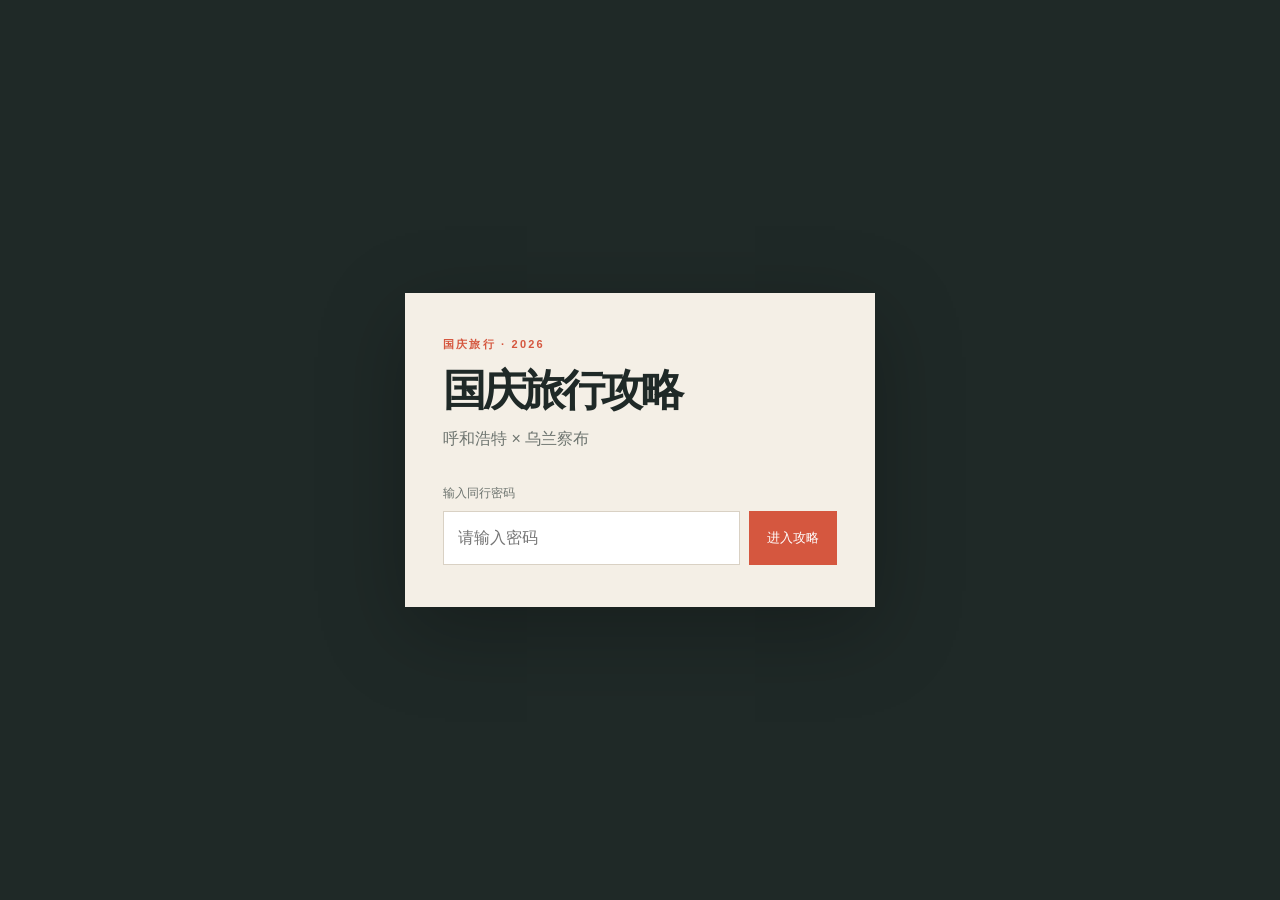
==== index.html @ 2a5dd9a8 "initial travel guide" ====
<!doctype html>
<html lang="zh-CN">
<head>
  <meta charset="utf-8">
  <meta name="viewport" content="width=device-width, initial-scale=1">
  <meta name="theme-color" content="#f4efe6">
  <title>国庆旅行攻略｜呼和浩特</title>
  <link rel="stylesheet" href="styles.css">
</head>
<body>
  <div class="gate" id="gate">
    <div class="gate-card">
      <p class="eyebrow">国庆旅行 · 2026</p>
      <h1>国庆旅行攻略</h1>
      <p class="gate-copy">呼和浩特 × 乌兰察布</p>
      <form id="unlock-form">
        <label for="password">输入同行密码</label>
        <div class="password-row">
          <input id="password" type="password" autocomplete="off" placeholder="请输入密码" required>
          <button type="submit" onclick="return unlockFromButton(event)">进入攻略</button>
        </div>
        <p class="gate-error" id="gate-error" role="alert" hidden>密码不对，再试一次。</p>
      </form>
    </div>
  </div>

  <main class="page hub-page" id="content" aria-hidden="true">
    <header class="topbar">
      <a class="brand" href="index.html">国庆旅行攻略</a>
    </header>
    <section class="guide-choices" aria-label="攻略列表">
      <a class="guide-choice guide-choice-a" href="guide1.html">
        <div class="choice-no">01</div><div class="choice-label">五天四晚 · 草原与火山</div>
        <h2>呼和浩特 × 乌兰察布</h2>
        <p>高铁抵达呼和浩特，随后自驾辉腾锡勒、黄花沟、乌兰哈达火山群和苏木山。</p>
        <div class="choice-route">北京 → 呼和浩特 → 集宁 → 北京</div><span class="choice-link">详细行程 <b>↗</b></span>
      </a>
      <a class="guide-choice guide-choice-b" href="guide2.html">
        <div class="choice-no">02</div><div class="choice-label">呼和浩特周边 · 灵活自驾</div>
        <h2>呼和浩特周边自驾</h2>
        <p>以呼和浩特为住宿基地，组合黄花窝铺、红石崖、九龙湾、哈达门、敕勒川和室内场馆。</p>
        <div class="choice-route">近郊环线 · 科凉线 · 室内日</div><span class="choice-link">详细行程 <b>↗</b></span>
      </a>
    </section>
  </main>
  <script src="app.js?v=20260914b"></script>
</body>
</html>
---- styles.css ----
:root{--paper:#f4efe6;--ink:#1f2927;--muted:#6d746f;--red:#d5573f;--sage:#748b73;--blue:#6c8694;--line:#d9d1c4;--card:#fbf8f1;--shadow:0 18px 45px rgba(43,39,32,.08)}
*{box-sizing:border-box}html{scroll-behavior:smooth}body{margin:0;background:var(--paper);color:var(--ink);font-family:'Noto Sans SC',sans-serif;line-height:1.65}a{color:inherit;text-decoration:none}.page{max-width:1180px;margin:auto;padding:0 34px;opacity:0;transition:opacity .5s ease}.page.is-ready{opacity:1}.topbar{height:76px;display:flex;align-items:center;justify-content:space-between;border-bottom:1px solid var(--line);font-size:12px;letter-spacing:.14em}.brand{font-weight:900}.brand span{color:var(--red);margin-left:6px}.topbar nav{display:flex;gap:26px;color:var(--muted)}.topbar nav a:hover{color:var(--red)}.hero{display:grid;grid-template-columns:1.04fr .96fr;gap:50px;padding:78px 0 56px;min-height:520px;align-items:center}.eyebrow{margin:0 0 14px;font-size:11px;letter-spacing:.2em;color:var(--red);font-weight:700}.hero h1{font-size:clamp(54px,8vw,106px);line-height:1.05;letter-spacing:-.08em;margin:0 0 26px;font-weight:900}.hero h1 em{font-family:'Playfair Display',serif;color:var(--red);letter-spacing:-.04em}.hero-lede{font-size:16px;max-width:490px;color:#505b56;margin:0 0 28px}.hero-meta{display:flex;gap:20px;flex-wrap:wrap;font-size:12px;color:var(--muted)}.hero-meta span{padding-left:12px;border-left:2px solid var(--red)}.hero-art{height:360px;background:#d9e1d5;position:relative;overflow:hidden;border-radius:2px;box-shadow:var(--shadow);isolation:isolate}.hero-art:before{content:'';position:absolute;inset:0;background:linear-gradient(180deg,#a4c1c7 0 48%,#b6c68b 48% 70%,#667d62 70%);z-index:-2}.sun{position:absolute;width:104px;height:104px;border-radius:50%;background:#ebbc71;right:15%;top:12%;opacity:.9}.mountain{position:absolute;bottom:28%;width:0;height:0;border-left:180px solid transparent;border-right:180px solid transparent;border-bottom:160px solid #526b62}.mountain-a{left:-18%;transform:scale(1.2)}.mountain-b{right:-22%;border-bottom-color:#70866f;transform:scale(1.35)}.road{position:absolute;bottom:-10%;left:34%;width:35%;height:72%;background:#cba982;transform:skewX(-20deg) rotate(8deg);opacity:.9}.art-label{position:absolute;left:28px;bottom:25px;color:#fff;font-weight:900;font-size:17px;line-height:1.15;letter-spacing:.08em}.windmill{position:absolute;bottom:36%;width:2px;height:105px;background:#f9f4e9}.windmill:before,.windmill:after{content:'';position:absolute;left:1px;top:10px;width:42px;height:2px;background:#f9f4e9;transform-origin:0 0}.windmill:before{transform:rotate(35deg)}.windmill:after{transform:rotate(-35deg)}.windmill-a{right:27%;transform:scale(.8)}.windmill-b{right:10%;height:80px;transform:scale(.65)}.stats{display:grid;grid-template-columns:repeat(4,1fr);border-top:1px solid var(--line);border-bottom:1px solid var(--line);padding:23px 0;margin-bottom:108px}.stats div{display:flex;align-items:baseline;gap:10px;padding-left:25px;border-left:1px solid var(--line)}.stats div:first-child{padding-left:0;border-left:0}.stats strong{font-size:33px;font-weight:900}.stats span{font-size:12px;color:var(--muted)}.section{padding:0 0 108px}.section-heading{max-width:650px;margin-bottom:35px}.section-heading h2{font-size:clamp(31px,4vw,52px);line-height:1.15;margin:0 0 14px;letter-spacing:-.06em}.section-heading p:not(.eyebrow){color:var(--muted);margin:0}.route-rail{display:flex;align-items:center;gap:12px;overflow-x:auto;padding:18px 0 20px}.route-stop{min-width:175px;padding:18px;background:var(--card);border:1px solid var(--line);box-shadow:0 9px 24px rgba(43,39,32,.04)}.route-stop span{font-size:11px;color:var(--red);font-weight:900;display:block;margin-bottom:18px}.route-stop b{display:block;font-size:19px}.route-stop small{display:block;color:var(--muted);font-size:12px;margin-top:4px}.rail-line{width:42px;height:1px;background:var(--red);flex:0 0 42px;position:relative}.rail-line:after{content:'›';position:absolute;right:-2px;top:-13px;color:var(--red);font-size:20px}.city{border-top:4px solid var(--red)}.grass{border-top:4px solid var(--sage)}.base{border-top:4px solid var(--blue)}.volcano{border-top:4px solid #4a514d}.day-grid{display:grid;grid-template-columns:repeat(2,1fr);gap:18px}.day-card{background:var(--card);padding:28px 30px 31px;border:1px solid var(--line);min-height:400px;display:flex;flex-direction:column}.day-card:hover{box-shadow:var(--shadow);transform:translateY(-2px);transition:.25s}.city-card{border-top:5px solid var(--red)}.grass-card{border-top:5px solid var(--sage)}.volcano-card{border-top:5px solid #4a514d}.forest-card{border-top:5px solid #907252}.return-card{border-top:5px solid var(--blue)}.day-top{display:flex;justify-content:space-between;align-items:center;margin-bottom:20px}.day-no{font-size:11px;letter-spacing:.16em;font-weight:900;color:var(--red)}.tag{border:1px solid var(--line);padding:3px 9px;border-radius:99px;color:var(--muted);font-size:11px}.tag.hot{background:#4a514d;color:#fff;border-color:#4a514d}.day-card h3{font-size:25px;line-height:1.25;margin:0 0 7px;letter-spacing:-.04em}.route-text{color:var(--red);font-size:13px;margin:0 0 22px}.time-list{font-size:13px;color:#555f59}.time-list p{margin:0 0 11px}.time-list b{color:var(--ink)}.chips{margin-top:auto;padding-top:18px;display:flex;gap:8px;flex-wrap:wrap}.chips span{font-size:11px;padding:5px 8px;background:#f0e9de;color:#77746b}.alternatives{background:#1f2927;color:#f6f1e8;margin:0 calc(50% - 50vw);padding-left:max(34px,calc((100vw - 1112px)/2));padding-right:max(34px,calc((100vw - 1112px)/2))}.alternatives .eyebrow{color:#e6a26f}.alternatives .section-heading p:not(.eyebrow){color:#bdc2ba}.alt-list{border-top:1px solid #52605a}.alt-list details{border-bottom:1px solid #52605a;padding:19px 0}.alt-list summary{list-style:none;cursor:pointer;display:grid;grid-template-columns:38px 1fr auto;gap:12px;align-items:center}.alt-list summary::-webkit-details-marker{display:none}.alt-list summary span{color:#e6a26f;font-weight:900}.alt-list summary b{font-size:18px}.alt-list summary small{color:#aeb7af;font-size:12px}.alt-list details p{color:#c2c8c1;max-width:720px;margin:12px 0 0 50px;font-size:13px}.practical{padding-top:108px}.note-grid{display:grid;grid-template-columns:repeat(4,1fr);gap:1px;background:var(--line);border:1px solid var(--line)}.note-grid>div{background:var(--card);padding:24px}.note-grid b{font-size:15px}.note-grid p{font-size:13px;color:var(--muted);margin:10px 0 0}footer{border-top:1px solid var(--line);padding:25px 0 35px;display:flex;justify-content:space-between;color:var(--muted);font-size:10px;letter-spacing:.1em}.gate{position:fixed;inset:0;background:#1f2927;display:grid;place-items:center;padding:24px;z-index:20}.gate-card{background:var(--paper);width:min(470px,100%);padding:42px 38px;box-shadow:0 24px 80px rgba(0,0,0,.25)}.gate-card h1{font-size:43px;letter-spacing:-.08em;line-height:1.1;margin:0 0 12px}.gate-copy{color:var(--muted);margin:0 0 31px}.gate-card label{font-size:12px;color:var(--muted);display:block;margin-bottom:7px}.password-row{display:flex;gap:9px}.password-row input{min-width:0;flex:1;border:1px solid var(--line);background:#fff;padding:13px 14px;font:inherit;outline:none}.password-row input:focus{border-color:var(--red)}button{border:0;background:var(--red);color:#fff;padding:0 18px;font:700 13px inherit;cursor:pointer}button:hover{background:#bb4632}.gate-error{color:var(--red);font-size:12px;margin:9px 0 0}.gate-hint{color:#8c8b82;font-size:11px;margin:23px 0 0}.gate code{font-family:monospace;color:var(--red)}@media(max-width:760px){.page{padding:0 19px}.topbar{height:64px}.topbar nav{gap:13px}.hero{grid-template-columns:1fr;padding:54px 0 38px;gap:34px;min-height:0}.hero-art{height:270px}.hero h1{font-size:62px}.stats{margin-bottom:78px;grid-template-columns:repeat(2,1fr);gap:16px}.stats div:nth-child(3){padding-left:0;border-left:0}.day-grid{grid-template-columns:1fr}.day-card{min-height:0}.section{padding-bottom:78px}.alternatives{padding-left:19px;padding-right:19px}.alt-list summary{grid-template-columns:28px 1fr}.alt-list summary small{grid-column:2}.alt-list details p{margin-left:40px}.note-grid{grid-template-columns:repeat(2,1fr)}footer{display:block}footer span{display:block;margin-bottom:7px}.gate-card{padding:34px 25px}.gate-card h1{font-size:37px}.password-row{display:block}.password-row input{width:100%;margin-bottom:9px}.password-row button{height:45px;width:100%}}
/* Ensure the password gate is removed in every browser after a successful unlock. */
.gate[hidden]{display:none!important}
.alternatives{background:#e9e1d4;color:var(--ink)}.alternatives .section-heading p:not(.eyebrow){color:var(--muted)}.alternatives .alt-list{border-color:#cfc5b7}.alternatives .alt-list details{border-color:#cfc5b7}.alternatives .alt-list summary b{color:var(--ink)}.alternatives .alt-list summary small{color:var(--muted)}.alternatives .alt-list details p{color:var(--muted)}
.module-list{background:var(--card);color:var(--ink);border:1px solid var(--line)}.module-list details{border-color:var(--line)}.module-list summary b{color:var(--ink)}.module-list summary small{color:var(--muted)}.module-body p,.module-body li{color:var(--muted)}.module-body th{color:var(--ink);background:#eee7db}.module-body td{color:var(--muted);border-color:var(--line)}.module-body h4{color:var(--ink)}.module-list .source-link a{color:var(--red)}
.hub-hero{padding:82px 0 46px}.hub-hero h1,.guide2-hero h1{font-size:clamp(48px,7vw,88px);line-height:1.06;letter-spacing:-.08em;margin:0 0 22px}.hub-hero h1 em,.guide2-hero h1 em{font-family:'Playfair Display',serif;color:var(--red);letter-spacing:-.04em}.hub-hero p:not(.eyebrow){color:var(--muted);max-width:510px;margin:0}.hub-date{font-size:11px;letter-spacing:.14em;color:var(--muted)}.guide-choices{display:grid;grid-template-columns:repeat(2,1fr);gap:18px;padding-bottom:108px}.guide-choice{display:block;min-height:380px;padding:31px 32px;background:var(--card);border:1px solid var(--line);position:relative;overflow:hidden;transition:transform .25s,box-shadow .25s}.guide-choice:after{content:'';position:absolute;width:210px;height:210px;border-radius:50%;right:-70px;bottom:-78px;background:rgba(213,87,63,.12)}.guide-choice:hover{transform:translateY(-4px);box-shadow:var(--shadow)}.guide-choice-a{border-top:5px solid var(--red)}.guide-choice-b{border-top:5px solid var(--sage)}.choice-no{font-size:44px;line-height:1;font-weight:900;color:var(--red);margin-bottom:27px}.guide-choice-b .choice-no{color:var(--sage)}.choice-label{font-size:10px;letter-spacing:.16em;color:var(--muted);margin-bottom:17px}.guide-choice h2{font-size:clamp(25px,3vw,36px);letter-spacing:-.06em;line-height:1.2;margin:0 0 14px}.guide-choice p{font-size:14px;color:var(--muted);max-width:430px;margin:0 0 27px}.choice-route{font-size:12px;color:var(--ink);border-left:2px solid var(--red);padding-left:10px}.guide-choice-b .choice-route{border-color:var(--sage)}.choice-link{position:absolute;bottom:29px;right:31px;color:var(--red);font-size:12px;font-weight:700;z-index:1}.choice-link b{font-size:18px;margin-left:5px}.guide2-hero{padding:72px 0 64px;border-bottom:1px solid var(--line)}.guide2-hero p:not(.eyebrow){max-width:560px;color:var(--muted);margin:0 0 25px}.plan-table{border-top:1px solid var(--line);border-bottom:1px solid var(--line)}.plan-row{display:grid;grid-template-columns:100px 1fr 120px;gap:20px;padding:14px 0;border-top:1px solid var(--line);font-size:13px}.plan-row:first-child{border-top:0}.plan-head{font-size:11px;color:var(--muted);letter-spacing:.1em}.plan-row span:last-child{color:var(--muted)}.notice{background:#eee7db;padding:16px 18px;margin-top:18px;font-size:13px;color:#5f665f}.module-list{background:var(--card);color:var(--ink)}.module-list details{border-bottom:1px solid #52605a;padding:19px 25px}.module-list summary{list-style:none;display:grid;grid-template-columns:48px 1fr auto;gap:12px;align-items:center;cursor:pointer}.module-list summary::-webkit-details-marker{display:none}.module-list summary b{font-size:18px}.module-list summary small{font-size:12px;color:#abb5ad}.module-letter{color:#e6a26f;font-weight:900;font-size:21px}.module-body{padding:17px 0 9px 60px}.module-body p,.module-body li{font-size:13px;color:#c4cbc4}.module-body h4{border-left:3px solid #e6a26f;padding-left:8px;font-size:14px;margin:25px 0 8px}.module-body table{border-collapse:collapse;width:100%;font-size:12px;margin:9px 0 13px}.module-body th,.module-body td{border:1px solid #52605a;padding:8px;text-align:left}.module-body th{color:#f6f1e8}.module-body td{color:#c4cbc4}.module-body ul{padding-left:18px}.module-body li{margin:6px 0}.source-link{font-size:12px!important;color:var(--muted)!important}.source-link a{color:var(--red);text-decoration:underline;text-underline-offset:3px}.module-list .source-link a{color:#e6a26f}.small-note{font-size:12px!important;color:#aeb8b0!important}.indoor-section{background:#e9e1d4;margin:0 calc(50% - 50vw);padding-left:max(34px,calc((100vw - 1112px)/2));padding-right:max(34px,calc((100vw - 1112px)/2))}.indoor-route{display:grid;grid-template-columns:1fr 45px 1fr;gap:18px;align-items:center}.indoor-card{background:var(--card);border:1px solid var(--line);padding:26px;min-height:225px}.indoor-card>b{font-size:12px;color:var(--red)}.indoor-card h3{font-size:22px;margin:12px 0 8px;letter-spacing:-.04em}.indoor-card p{font-size:13px;color:var(--muted);margin:0 0 17px}.indoor-card span{font-size:11px;color:#71786f}.indoor-arrow{text-align:center;font-size:28px;color:var(--red)}.indoor-swap{margin-top:18px;border-top:1px solid #cfc5b7;padding-top:18px}.indoor-swap h4{margin:0 0 6px;font-size:14px}.indoor-swap p{font-size:13px;color:var(--muted);margin:0;max-width:780px}.check-grid{display:grid;grid-template-columns:repeat(4,1fr);gap:1px;background:var(--line);border:1px solid var(--line)}.check-grid>div{background:var(--card);padding:23px}.check-grid b{font-size:15px}.check-grid p{font-size:13px;color:var(--muted);margin:9px 0 0}.bottom-source{margin-top:24px}.guide2-page footer a{color:var(--red)}@media(max-width:760px){.hub-hero{padding:56px 0 35px}.hub-date{display:none}.guide-choices{grid-template-columns:1fr;padding-bottom:78px}.guide-choice{min-height:330px;padding:26px 24px}.choice-link{left:24px;right:auto}.guide2-hero{padding:52px 0 45px}.plan-row{grid-template-columns:64px 1fr;gap:9px}.plan-row span:last-child{grid-column:2}.module-list details{padding:17px 16px}.module-list summary{grid-template-columns:34px 1fr}.module-list summary small{grid-column:2}.module-body{padding-left:34px}.indoor-section{padding-left:19px;padding-right:19px}.indoor-route{grid-template-columns:1fr}.indoor-arrow{transform:rotate(90deg)}.check-grid{grid-template-columns:repeat(2,1fr)}}
.detail-summary{display:grid;grid-template-columns:repeat(4,1fr);gap:1px;background:var(--line);border:1px solid var(--line);margin:24px 0 28px}.detail-summary>div{background:var(--card);padding:13px 14px;min-height:76px}.detail-summary span{display:block;color:var(--muted);font-size:11px;margin-bottom:5px}.detail-summary b{display:block;font-size:13px;line-height:1.45}.detail-timeline{list-style:none;padding:0;margin:8px 0 25px;border-left:2px solid var(--red)}.detail-timeline li{position:relative;display:grid;grid-template-columns:110px 1fr;gap:14px;padding:0 0 13px 18px;margin:0}.detail-timeline li:before{content:'';position:absolute;left:-6px;top:6px;width:10px;height:10px;border-radius:50%;background:var(--red)}.detail-timeline time{font-size:12px;color:var(--red);font-weight:700}.detail-timeline p{margin:0!important;font-size:13px!important;color:var(--ink)!important}@media(max-width:760px){.detail-summary{grid-template-columns:repeat(2,1fr)}.detail-timeline li{grid-template-columns:92px 1fr;gap:9px;padding-left:13px}}
.day-trigger{cursor:pointer;text-align:left;color:inherit;font:inherit;width:100%;transition:transform .25s,box-shadow .25s}.day-trigger:focus-visible{outline:3px solid var(--red);outline-offset:3px}.day-trigger .chips span:last-child{color:var(--red);font-weight:700}.day-dialog{border:0;padding:0;background:transparent;width:min(820px,calc(100% - 32px));max-height:calc(100% - 32px);color:var(--ink)}.day-dialog::backdrop{background:rgba(19,28,25,.72);backdrop-filter:blur(4px)}.dialog-inner{position:relative;background:var(--paper);padding:45px 50px 50px;max-height:calc(100vh - 32px);overflow:auto;box-shadow:0 25px 80px rgba(0,0,0,.3)}.dialog-close{position:absolute;right:17px;top:12px;width:36px;height:36px;padding:0;border-radius:50%;font-size:28px;line-height:1;background:transparent;color:var(--ink)}.dialog-close:hover{background:#e6dfd3;color:var(--red)}.day-dialog h2{font-size:clamp(30px,5vw,48px);line-height:1.12;letter-spacing:-.06em;margin:0 0 8px}.day-dialog h4{font-size:15px;margin:27px 0 9px;border-left:3px solid var(--red);padding-left:9px}.day-dialog .eyebrow{margin-bottom:10px}.detail-route{color:var(--red);font-size:14px;margin:0}.day-dialog p,.day-dialog li{font-size:14px;color:#535e58}.day-dialog ul{padding-left:20px;margin:8px 0}.day-dialog li{margin:7px 0}.day-dialog table{border-collapse:collapse;width:100%;font-size:13px;margin-top:8px;background:var(--card)}.day-dialog th,.day-dialog td{border:1px solid var(--line);padding:10px 11px;text-align:left}.day-dialog th{font-weight:700;color:var(--ink);background:#eee7db}.day-dialog td{color:#535e58}.dialog-open{overflow:hidden}@media(max-width:760px){.dialog-inner{padding:37px 22px 30px}.day-dialog table{font-size:11px}.day-dialog th,.day-dialog td{padding:8px 6px}.day-dialog p,.day-dialog li{font-size:13px}}
.alt-detail{padding:17px 0 5px 50px;color:#c2c8c1}.alt-detail>p{margin:0 0 13px!important;max-width:850px}.alt-facts{display:grid;grid-template-columns:repeat(4,1fr);gap:1px;margin:14px 0 18px;background:#52605a;border:1px solid #52605a;max-width:820px}.alt-facts span{background:#28332e;padding:10px 11px;color:#d4d9d2;font-size:12px}.alt-facts b{display:block;color:#e6a26f;font-size:11px;margin-bottom:3px}.alt-detail ol{list-style:none;padding:0;margin:13px 0 15px;border-left:1px solid #718078;max-width:820px}.alt-detail li{display:grid;grid-template-columns:94px 1fr;gap:12px;padding:0 0 13px 16px;margin:0;position:relative}.alt-detail li:before{content:'';position:absolute;left:-4px;top:6px;width:7px;height:7px;border-radius:50%;background:#e6a26f}.alt-detail li time{font-size:12px;color:#e6a26f;font-weight:700}.alt-detail li p{margin:0;color:#c2c8c1;font-size:13px}.alt-note{font-size:12px!important;color:#e6c4a6!important;border-left:2px solid #e6a26f;padding-left:10px}.local-routes{display:grid;grid-template-columns:repeat(2,1fr);gap:10px;max-width:820px;margin:15px 0 19px}.local-routes>div{padding:12px 14px;background:#28332e;border:1px solid #52605a}.local-routes b{display:block;color:#f6f1e8;font-size:13px}.local-routes span{display:block;color:#e6a26f;font-size:11px;margin:2px 0 6px}.local-routes p{margin:0;color:#c2c8c1;font-size:12px}@media(max-width:760px){.alt-detail{padding-left:40px}.alt-facts{grid-template-columns:repeat(2,1fr)}.local-routes{grid-template-columns:1fr}.alt-detail li{grid-template-columns:78px 1fr;gap:8px}}

/* Outdoor modules use the same warm paper palette as the rest of the guide. */
.module-list{background:var(--card);color:var(--ink);border:1px solid var(--line)}
.module-list details{border-color:var(--line)}
.module-list summary b{color:var(--ink)}
.module-list summary small{color:var(--muted)}
.module-body p,.module-body li{color:var(--muted)}
.module-body h4{color:var(--ink)}
.module-body th{color:var(--ink);background:#eee7db;border-color:var(--line)}
.module-body td{color:var(--muted);border-color:var(--line)}
.module-list .source-link a{color:var(--red)}
.module-body .small-note{color:var(--muted)!important}
.route-stop.forest{border-top:4px solid #907252}
.back-link{display:inline-flex;align-items:center;gap:10px;letter-spacing:.08em}.back-link:hover{color:var(--red)}.back-arrow{font-size:25px;line-height:1;font-weight:400;letter-spacing:0}
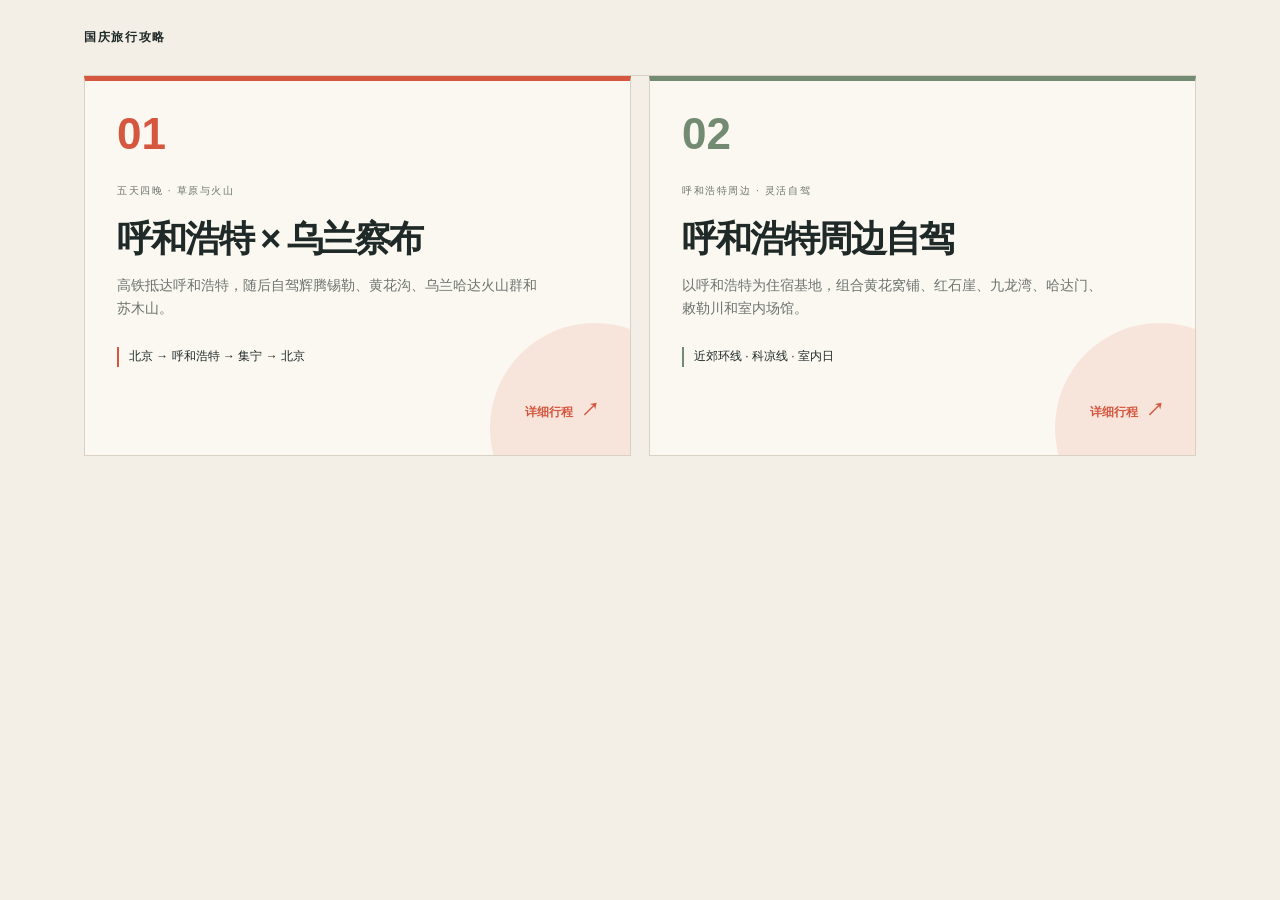
==== commit b1d9ef40: "remove password gate" ====
--- a/index.html
+++ b/index.html
@@ -8,23 +8,7 @@
   <link rel="stylesheet" href="styles.css">
 </head>
 <body>
-  <div class="gate" id="gate">
-    <div class="gate-card">
-      <p class="eyebrow">国庆旅行 · 2026</p>
-      <h1>国庆旅行攻略</h1>
-      <p class="gate-copy">呼和浩特 × 乌兰察布</p>
-      <form id="unlock-form">
-        <label for="password">输入同行密码</label>
-        <div class="password-row">
-          <input id="password" type="password" autocomplete="off" placeholder="请输入密码" required>
-          <button type="submit" onclick="return unlockFromButton(event)">进入攻略</button>
-        </div>
-        <p class="gate-error" id="gate-error" role="alert" hidden>密码不对，再试一次。</p>
-      </form>
-    </div>
-  </div>
-
-  <main class="page hub-page" id="content" aria-hidden="true">
+  <main class="page hub-page" id="content">
     <header class="topbar">
       <a class="brand" href="index.html">国庆旅行攻略</a>
     </header>
--- a/styles.css
+++ b/styles.css
@@ -2,6 +2,7 @@
 *{box-sizing:border-box}html{scroll-behavior:smooth}body{margin:0;background:var(--paper);color:var(--ink);font-family:'Noto Sans SC',sans-serif;line-height:1.65}a{color:inherit;text-decoration:none}.page{max-width:1180px;margin:auto;padding:0 34px;opacity:0;transition:opacity .5s ease}.page.is-ready{opacity:1}.topbar{height:76px;display:flex;align-items:center;justify-content:space-between;border-bottom:1px solid var(--line);font-size:12px;letter-spacing:.14em}.brand{font-weight:900}.brand span{color:var(--red);margin-left:6px}.topbar nav{display:flex;gap:26px;color:var(--muted)}.topbar nav a:hover{color:var(--red)}.hero{display:grid;grid-template-columns:1.04fr .96fr;gap:50px;padding:78px 0 56px;min-height:520px;align-items:center}.eyebrow{margin:0 0 14px;font-size:11px;letter-spacing:.2em;color:var(--red);font-weight:700}.hero h1{font-size:clamp(54px,8vw,106px);line-height:1.05;letter-spacing:-.08em;margin:0 0 26px;font-weight:900}.hero h1 em{font-family:'Playfair Display',serif;color:var(--red);letter-spacing:-.04em}.hero-lede{font-size:16px;max-width:490px;color:#505b56;margin:0 0 28px}.hero-meta{display:flex;gap:20px;flex-wrap:wrap;font-size:12px;color:var(--muted)}.hero-meta span{padding-left:12px;border-left:2px solid var(--red)}.hero-art{height:360px;background:#d9e1d5;position:relative;overflow:hidden;border-radius:2px;box-shadow:var(--shadow);isolation:isolate}.hero-art:before{content:'';position:absolute;inset:0;background:linear-gradient(180deg,#a4c1c7 0 48%,#b6c68b 48% 70%,#667d62 70%);z-index:-2}.sun{position:absolute;width:104px;height:104px;border-radius:50%;background:#ebbc71;right:15%;top:12%;opacity:.9}.mountain{position:absolute;bottom:28%;width:0;height:0;border-left:180px solid transparent;border-right:180px solid transparent;border-bottom:160px solid #526b62}.mountain-a{left:-18%;transform:scale(1.2)}.mountain-b{right:-22%;border-bottom-color:#70866f;transform:scale(1.35)}.road{position:absolute;bottom:-10%;left:34%;width:35%;height:72%;background:#cba982;transform:skewX(-20deg) rotate(8deg);opacity:.9}.art-label{position:absolute;left:28px;bottom:25px;color:#fff;font-weight:900;font-size:17px;line-height:1.15;letter-spacing:.08em}.windmill{position:absolute;bottom:36%;width:2px;height:105px;background:#f9f4e9}.windmill:before,.windmill:after{content:'';position:absolute;left:1px;top:10px;width:42px;height:2px;background:#f9f4e9;transform-origin:0 0}.windmill:before{transform:rotate(35deg)}.windmill:after{transform:rotate(-35deg)}.windmill-a{right:27%;transform:scale(.8)}.windmill-b{right:10%;height:80px;transform:scale(.65)}.stats{display:grid;grid-template-columns:repeat(4,1fr);border-top:1px solid var(--line);border-bottom:1px solid var(--line);padding:23px 0;margin-bottom:108px}.stats div{display:flex;align-items:baseline;gap:10px;padding-left:25px;border-left:1px solid var(--line)}.stats div:first-child{padding-left:0;border-left:0}.stats strong{font-size:33px;font-weight:900}.stats span{font-size:12px;color:var(--muted)}.section{padding:0 0 108px}.section-heading{max-width:650px;margin-bottom:35px}.section-heading h2{font-size:clamp(31px,4vw,52px);line-height:1.15;margin:0 0 14px;letter-spacing:-.06em}.section-heading p:not(.eyebrow){color:var(--muted);margin:0}.route-rail{display:flex;align-items:center;gap:12px;overflow-x:auto;padding:18px 0 20px}.route-stop{min-width:175px;padding:18px;background:var(--card);border:1px solid var(--line);box-shadow:0 9px 24px rgba(43,39,32,.04)}.route-stop span{font-size:11px;color:var(--red);font-weight:900;display:block;margin-bottom:18px}.route-stop b{display:block;font-size:19px}.route-stop small{display:block;color:var(--muted);font-size:12px;margin-top:4px}.rail-line{width:42px;height:1px;background:var(--red);flex:0 0 42px;position:relative}.rail-line:after{content:'›';position:absolute;right:-2px;top:-13px;color:var(--red);font-size:20px}.city{border-top:4px solid var(--red)}.grass{border-top:4px solid var(--sage)}.base{border-top:4px solid var(--blue)}.volcano{border-top:4px solid #4a514d}.day-grid{display:grid;grid-template-columns:repeat(2,1fr);gap:18px}.day-card{background:var(--card);padding:28px 30px 31px;border:1px solid var(--line);min-height:400px;display:flex;flex-direction:column}.day-card:hover{box-shadow:var(--shadow);transform:translateY(-2px);transition:.25s}.city-card{border-top:5px solid var(--red)}.grass-card{border-top:5px solid var(--sage)}.volcano-card{border-top:5px solid #4a514d}.forest-card{border-top:5px solid #907252}.return-card{border-top:5px solid var(--blue)}.day-top{display:flex;justify-content:space-between;align-items:center;margin-bottom:20px}.day-no{font-size:11px;letter-spacing:.16em;font-weight:900;color:var(--red)}.tag{border:1px solid var(--line);padding:3px 9px;border-radius:99px;color:var(--muted);font-size:11px}.tag.hot{background:#4a514d;color:#fff;border-color:#4a514d}.day-card h3{font-size:25px;line-height:1.25;margin:0 0 7px;letter-spacing:-.04em}.route-text{color:var(--red);font-size:13px;margin:0 0 22px}.time-list{font-size:13px;color:#555f59}.time-list p{margin:0 0 11px}.time-list b{color:var(--ink)}.chips{margin-top:auto;padding-top:18px;display:flex;gap:8px;flex-wrap:wrap}.chips span{font-size:11px;padding:5px 8px;background:#f0e9de;color:#77746b}.alternatives{background:#1f2927;color:#f6f1e8;margin:0 calc(50% - 50vw);padding-left:max(34px,calc((100vw - 1112px)/2));padding-right:max(34px,calc((100vw - 1112px)/2))}.alternatives .eyebrow{color:#e6a26f}.alternatives .section-heading p:not(.eyebrow){color:#bdc2ba}.alt-list{border-top:1px solid #52605a}.alt-list details{border-bottom:1px solid #52605a;padding:19px 0}.alt-list summary{list-style:none;cursor:pointer;display:grid;grid-template-columns:38px 1fr auto;gap:12px;align-items:center}.alt-list summary::-webkit-details-marker{display:none}.alt-list summary span{color:#e6a26f;font-weight:900}.alt-list summary b{font-size:18px}.alt-list summary small{color:#aeb7af;font-size:12px}.alt-list details p{color:#c2c8c1;max-width:720px;margin:12px 0 0 50px;font-size:13px}.practical{padding-top:108px}.note-grid{display:grid;grid-template-columns:repeat(4,1fr);gap:1px;background:var(--line);border:1px solid var(--line)}.note-grid>div{background:var(--card);padding:24px}.note-grid b{font-size:15px}.note-grid p{font-size:13px;color:var(--muted);margin:10px 0 0}footer{border-top:1px solid var(--line);padding:25px 0 35px;display:flex;justify-content:space-between;color:var(--muted);font-size:10px;letter-spacing:.1em}.gate{position:fixed;inset:0;background:#1f2927;display:grid;place-items:center;padding:24px;z-index:20}.gate-card{background:var(--paper);width:min(470px,100%);padding:42px 38px;box-shadow:0 24px 80px rgba(0,0,0,.25)}.gate-card h1{font-size:43px;letter-spacing:-.08em;line-height:1.1;margin:0 0 12px}.gate-copy{color:var(--muted);margin:0 0 31px}.gate-card label{font-size:12px;color:var(--muted);display:block;margin-bottom:7px}.password-row{display:flex;gap:9px}.password-row input{min-width:0;flex:1;border:1px solid var(--line);background:#fff;padding:13px 14px;font:inherit;outline:none}.password-row input:focus{border-color:var(--red)}button{border:0;background:var(--red);color:#fff;padding:0 18px;font:700 13px inherit;cursor:pointer}button:hover{background:#bb4632}.gate-error{color:var(--red);font-size:12px;margin:9px 0 0}.gate-hint{color:#8c8b82;font-size:11px;margin:23px 0 0}.gate code{font-family:monospace;color:var(--red)}@media(max-width:760px){.page{padding:0 19px}.topbar{height:64px}.topbar nav{gap:13px}.hero{grid-template-columns:1fr;padding:54px 0 38px;gap:34px;min-height:0}.hero-art{height:270px}.hero h1{font-size:62px}.stats{margin-bottom:78px;grid-template-columns:repeat(2,1fr);gap:16px}.stats div:nth-child(3){padding-left:0;border-left:0}.day-grid{grid-template-columns:1fr}.day-card{min-height:0}.section{padding-bottom:78px}.alternatives{padding-left:19px;padding-right:19px}.alt-list summary{grid-template-columns:28px 1fr}.alt-list summary small{grid-column:2}.alt-list details p{margin-left:40px}.note-grid{grid-template-columns:repeat(2,1fr)}footer{display:block}footer span{display:block;margin-bottom:7px}.gate-card{padding:34px 25px}.gate-card h1{font-size:37px}.password-row{display:block}.password-row input{width:100%;margin-bottom:9px}.password-row button{height:45px;width:100%}}
 /* Ensure the password gate is removed in every browser after a successful unlock. */
 .gate[hidden]{display:none!important}
+.page{opacity:1}
 .alternatives{background:#e9e1d4;color:var(--ink)}.alternatives .section-heading p:not(.eyebrow){color:var(--muted)}.alternatives .alt-list{border-color:#cfc5b7}.alternatives .alt-list details{border-color:#cfc5b7}.alternatives .alt-list summary b{color:var(--ink)}.alternatives .alt-list summary small{color:var(--muted)}.alternatives .alt-list details p{color:var(--muted)}
 .module-list{background:var(--card);color:var(--ink);border:1px solid var(--line)}.module-list details{border-color:var(--line)}.module-list summary b{color:var(--ink)}.module-list summary small{color:var(--muted)}.module-body p,.module-body li{color:var(--muted)}.module-body th{color:var(--ink);background:#eee7db}.module-body td{color:var(--muted);border-color:var(--line)}.module-body h4{color:var(--ink)}.module-list .source-link a{color:var(--red)}
 .hub-hero{padding:82px 0 46px}.hub-hero h1,.guide2-hero h1{font-size:clamp(48px,7vw,88px);line-height:1.06;letter-spacing:-.08em;margin:0 0 22px}.hub-hero h1 em,.guide2-hero h1 em{font-family:'Playfair Display',serif;color:var(--red);letter-spacing:-.04em}.hub-hero p:not(.eyebrow){color:var(--muted);max-width:510px;margin:0}.hub-date{font-size:11px;letter-spacing:.14em;color:var(--muted)}.guide-choices{display:grid;grid-template-columns:repeat(2,1fr);gap:18px;padding-bottom:108px}.guide-choice{display:block;min-height:380px;padding:31px 32px;background:var(--card);border:1px solid var(--line);position:relative;overflow:hidden;transition:transform .25s,box-shadow .25s}.guide-choice:after{content:'';position:absolute;width:210px;height:210px;border-radius:50%;right:-70px;bottom:-78px;background:rgba(213,87,63,.12)}.guide-choice:hover{transform:translateY(-4px);box-shadow:var(--shadow)}.guide-choice-a{border-top:5px solid var(--red)}.guide-choice-b{border-top:5px solid var(--sage)}.choice-no{font-size:44px;line-height:1;font-weight:900;color:var(--red);margin-bottom:27px}.guide-choice-b .choice-no{color:var(--sage)}.choice-label{font-size:10px;letter-spacing:.16em;color:var(--muted);margin-bottom:17px}.guide-choice h2{font-size:clamp(25px,3vw,36px);letter-spacing:-.06em;line-height:1.2;margin:0 0 14px}.guide-choice p{font-size:14px;color:var(--muted);max-width:430px;margin:0 0 27px}.choice-route{font-size:12px;color:var(--ink);border-left:2px solid var(--red);padding-left:10px}.guide-choice-b .choice-route{border-color:var(--sage)}.choice-link{position:absolute;bottom:29px;right:31px;color:var(--red);font-size:12px;font-weight:700;z-index:1}.choice-link b{font-size:18px;margin-left:5px}.guide2-hero{padding:72px 0 64px;border-bottom:1px solid var(--line)}.guide2-hero p:not(.eyebrow){max-width:560px;color:var(--muted);margin:0 0 25px}.plan-table{border-top:1px solid var(--line);border-bottom:1px solid var(--line)}.plan-row{display:grid;grid-template-columns:100px 1fr 120px;gap:20px;padding:14px 0;border-top:1px solid var(--line);font-size:13px}.plan-row:first-child{border-top:0}.plan-head{font-size:11px;color:var(--muted);letter-spacing:.1em}.plan-row span:last-child{color:var(--muted)}.notice{background:#eee7db;padding:16px 18px;margin-top:18px;font-size:13px;color:#5f665f}.module-list{background:var(--card);color:var(--ink)}.module-list details{border-bottom:1px solid #52605a;padding:19px 25px}.module-list summary{list-style:none;display:grid;grid-template-columns:48px 1fr auto;gap:12px;align-items:center;cursor:pointer}.module-list summary::-webkit-details-marker{display:none}.module-list summary b{font-size:18px}.module-list summary small{font-size:12px;color:#abb5ad}.module-letter{color:#e6a26f;font-weight:900;font-size:21px}.module-body{padding:17px 0 9px 60px}.module-body p,.module-body li{font-size:13px;color:#c4cbc4}.module-body h4{border-left:3px solid #e6a26f;padding-left:8px;font-size:14px;margin:25px 0 8px}.module-body table{border-collapse:collapse;width:100%;font-size:12px;margin:9px 0 13px}.module-body th,.module-body td{border:1px solid #52605a;padding:8px;text-align:left}.module-body th{color:#f6f1e8}.module-body td{color:#c4cbc4}.module-body ul{padding-left:18px}.module-body li{margin:6px 0}.source-link{font-size:12px!important;color:var(--muted)!important}.source-link a{color:var(--red);text-decoration:underline;text-underline-offset:3px}.module-list .source-link a{color:#e6a26f}.small-note{font-size:12px!important;color:#aeb8b0!important}.indoor-section{background:#e9e1d4;margin:0 calc(50% - 50vw);padding-left:max(34px,calc((100vw - 1112px)/2));padding-right:max(34px,calc((100vw - 1112px)/2))}.indoor-route{display:grid;grid-template-columns:1fr 45px 1fr;gap:18px;align-items:center}.indoor-card{background:var(--card);border:1px solid var(--line);padding:26px;min-height:225px}.indoor-card>b{font-size:12px;color:var(--red)}.indoor-card h3{font-size:22px;margin:12px 0 8px;letter-spacing:-.04em}.indoor-card p{font-size:13px;color:var(--muted);margin:0 0 17px}.indoor-card span{font-size:11px;color:#71786f}.indoor-arrow{text-align:center;font-size:28px;color:var(--red)}.indoor-swap{margin-top:18px;border-top:1px solid #cfc5b7;padding-top:18px}.indoor-swap h4{margin:0 0 6px;font-size:14px}.indoor-swap p{font-size:13px;color:var(--muted);margin:0;max-width:780px}.check-grid{display:grid;grid-template-columns:repeat(4,1fr);gap:1px;background:var(--line);border:1px solid var(--line)}.check-grid>div{background:var(--card);padding:23px}.check-grid b{font-size:15px}.check-grid p{font-size:13px;color:var(--muted);margin:9px 0 0}.bottom-source{margin-top:24px}.guide2-page footer a{color:var(--red)}@media(max-width:760px){.hub-hero{padding:56px 0 35px}.hub-date{display:none}.guide-choices{grid-template-columns:1fr;padding-bottom:78px}.guide-choice{min-height:330px;padding:26px 24px}.choice-link{left:24px;right:auto}.guide2-hero{padding:52px 0 45px}.plan-row{grid-template-columns:64px 1fr;gap:9px}.plan-row span:last-child{grid-column:2}.module-list details{padding:17px 16px}.module-list summary{grid-template-columns:34px 1fr}.module-list summary small{grid-column:2}.module-body{padding-left:34px}.indoor-section{padding-left:19px;padding-right:19px}.indoor-route{grid-template-columns:1fr}.indoor-arrow{transform:rotate(90deg)}.check-grid{grid-template-columns:repeat(2,1fr)}}
